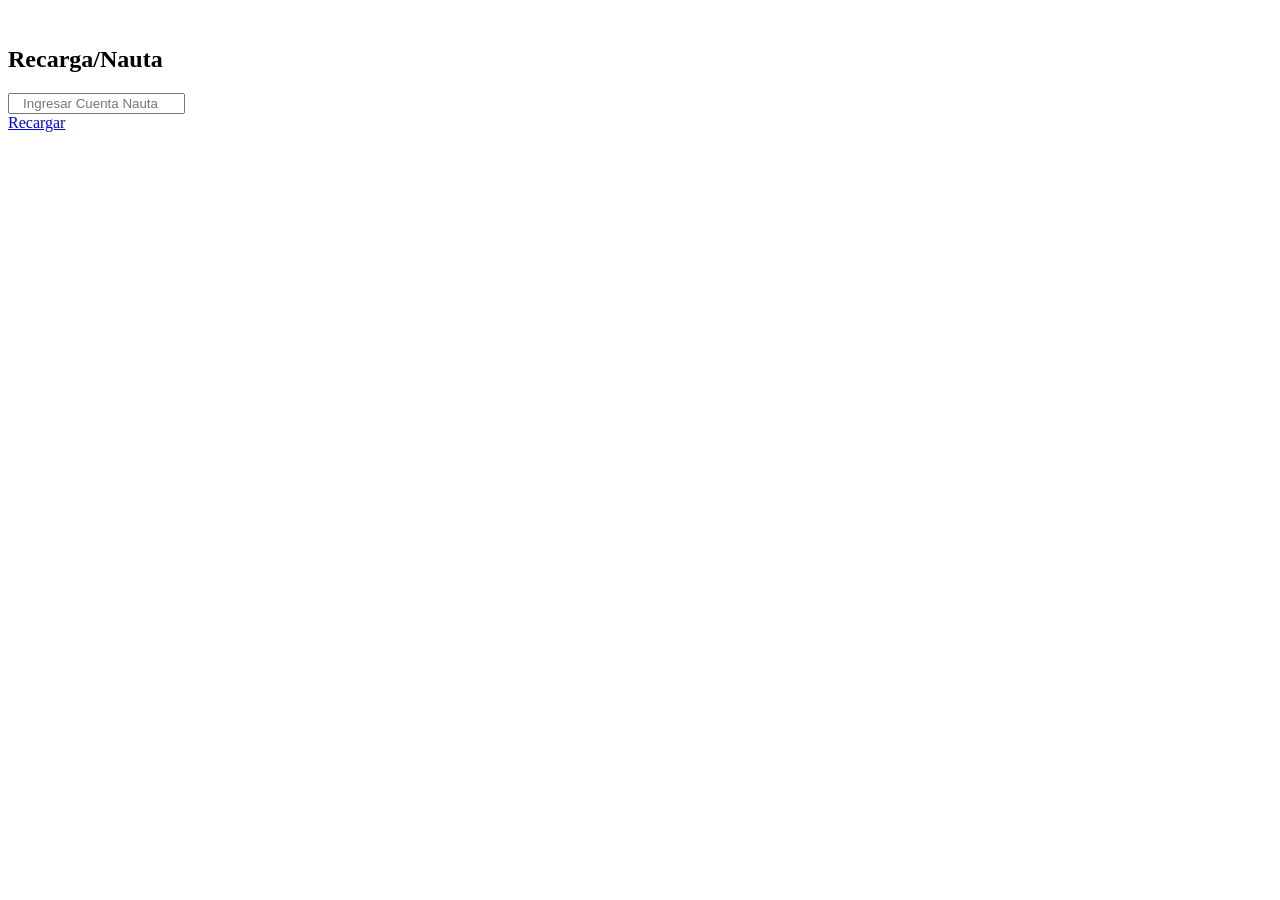
==== index.html @ bc47fe4c "Add files via upload" ====
<!DOCTYPE html>
<html lang="en">
<head>
    <meta charset="UTF-8">
    <link rel="stylesheet" href="stiles/stile.css">
    <meta name="viewport" content="width=device-width, initial-scale=1.0">
    <title>UPS</title>
</head>
<body>
    <div class="plantilla">
        <img src="img/ding.jpg" alt="">
    </div>
    <form action="">
        <div class="data">
            <h2>Recarga/Nauta</h2>
            <input type="text" placeholder="   Ingresar Cuenta Nauta" required>
            <div class="button">
                <a href="s2.html">Recargar</a>
            </div>
        </div>
        <div class="envio">
            <img src="img/envio.jpg" alt="">
        </div>
    </form>
</body>
</html>
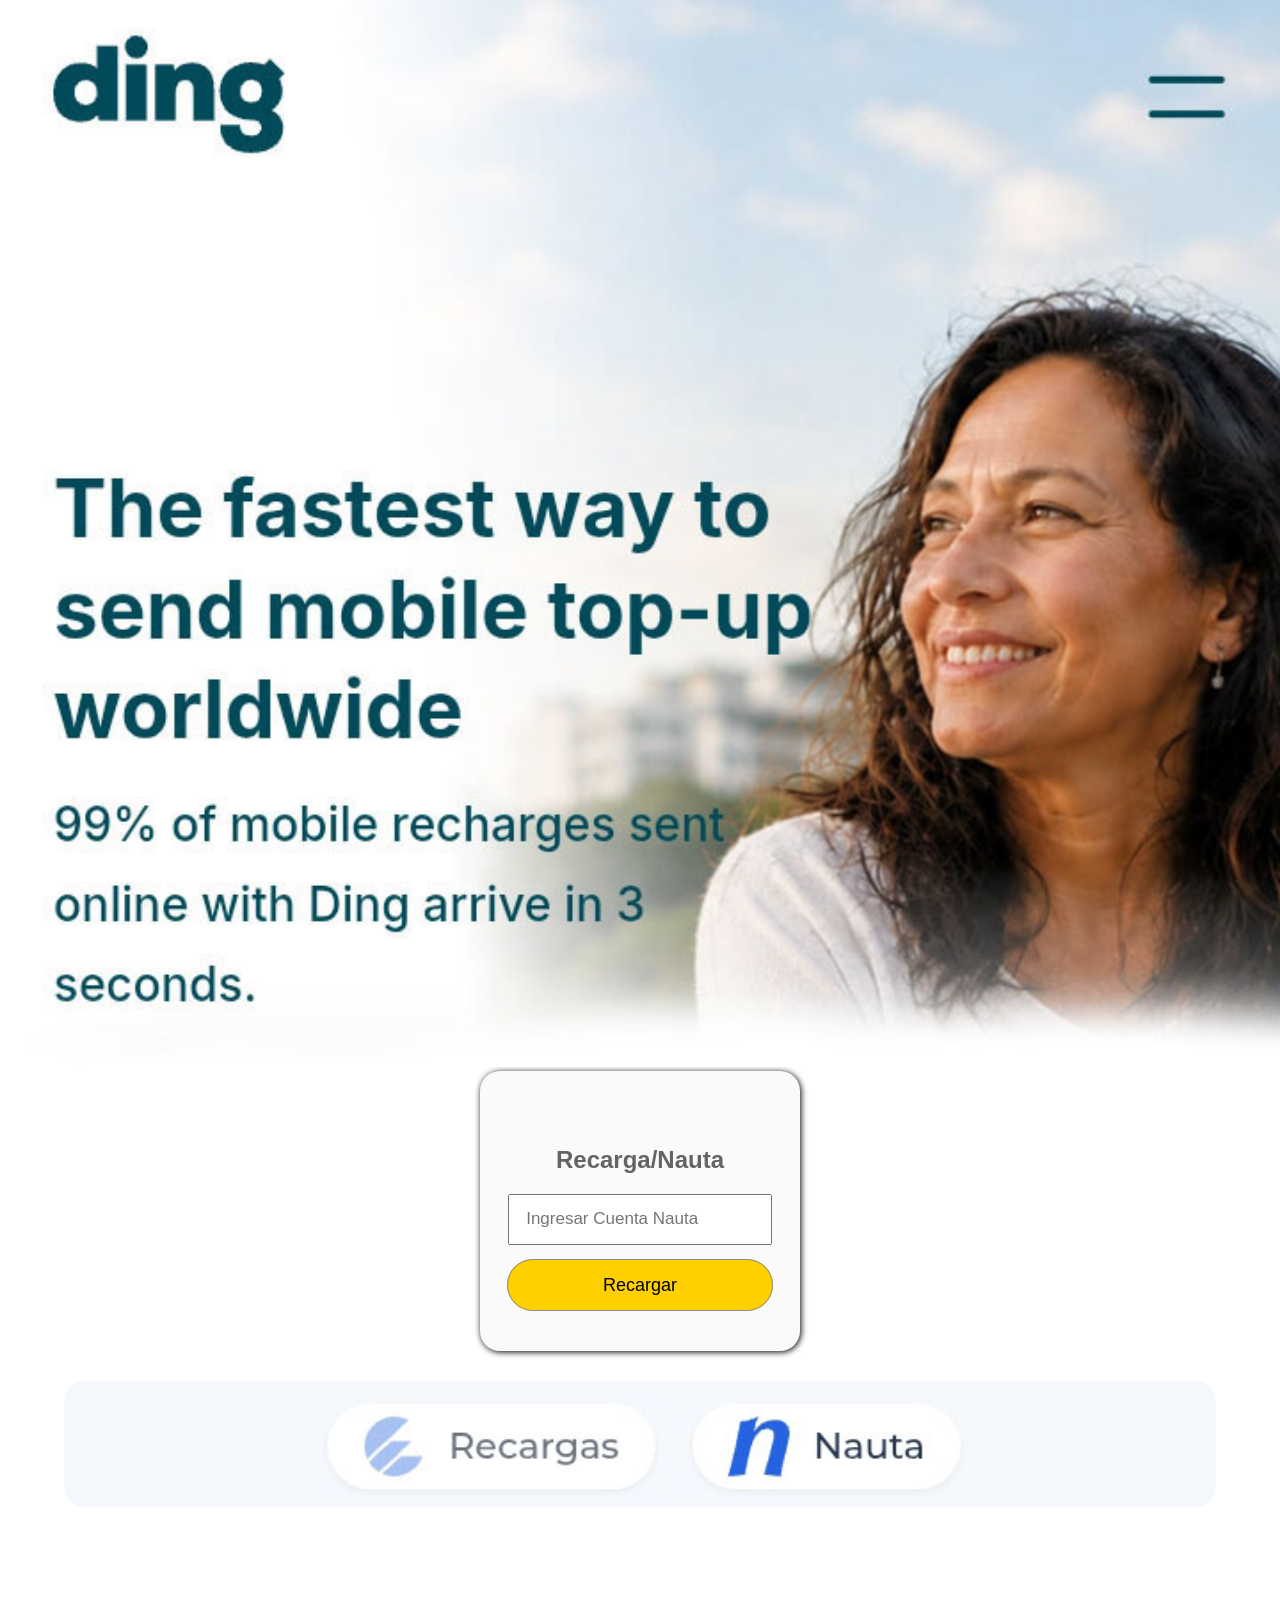
==== commit 3756c39c: "Update index.html" ====
--- a/index.html
+++ b/index.html
@@ -4,7 +4,7 @@
     <meta charset="UTF-8">
     <link rel="stylesheet" href="stiles/stile.css">
     <meta name="viewport" content="width=device-width, initial-scale=1.0">
-    <title>UPS</title>
+    <title>Ding</title>
 </head>
 <body>
     <div class="plantilla">
--- a/stiles/stile.css
+++ b/stiles/stile.css
@@ -0,0 +1,66 @@
+body {
+    margin: 0%;
+}
+.plantilla {
+    width: 100%;
+    height: 100%;
+    margin: 0px;
+}
+.plantilla img{
+    width: 100%;
+    height: 100%;
+}
+form {
+    margin: 0%;
+    width: 100%;
+    height: 600px;
+    background-color: rgb(255,255,255);
+    
+}
+.data {
+    
+    margin: auto;
+    margin-top: 0px;
+    background-color: rgb(250,250,250);
+    width: 320px;
+    height: 280px;
+    border-radius: 20px;
+    align-content: center;
+    text-align: center;box-shadow: 1px 1px 6px 0px;
+}
+.data h2{
+    font-family: Arial, Helvetica, sans-serif;
+    color: rgb(100,100,100);
+}
+.data input{
+    width: 80%;
+    height: 45px;
+    font-family: Arial, Helvetica, sans-serif;
+    font-size: 17px;
+}
+.button {
+    display: block;
+    margin-top: 30px;
+}
+.data a {
+    text-decoration: none;
+    color: rgb(0,0,0);
+    font-family: Arial, Helvetica, sans-serif;
+    font-size: 18px;
+    background-color: rgb(255, 208, 0);
+    border: 0.5px solid rgb(139, 137, 137);
+    border-radius: 50px;
+    padding: 15px 95px 15px 95px;
+    margin-top: 80px;
+}
+.envio {
+    margin-top: 30px;
+    width: 100%;
+    text-align: center;
+}
+.envio img{
+    width: 90%;
+    margin: auto;
+    border-radius: 20px;
+}
+
